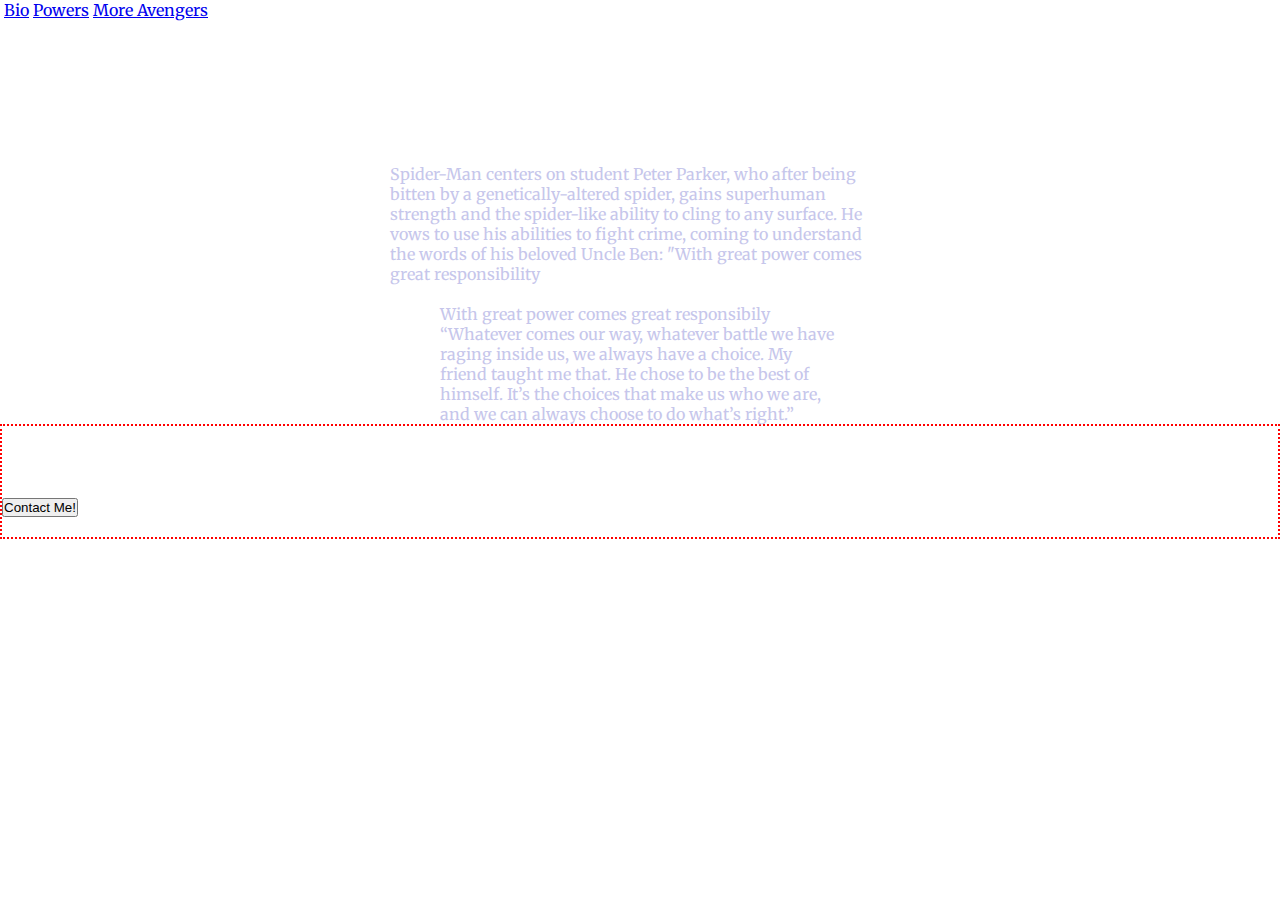
==== index.html @ 9b436225 "Rename Spiderman.html to index.html" ====
<!DOCTYPE html>
<html lang="en">
<head>
  <meta charset="UTF-8">
  <meta http-equiv="X-UA-Compatible" content="IE=edge">
  <meta name="viewport" content="width=device-width, initial-scale=1.0">

  <title>Document</title>
  <link rel="stylesheet" href="spiderman.css">
  <link rel="preconnect" href="https://fonts.googleapis.com">
  <link rel="preconnect" href="https://fonts.gstatic.com" crossorigin>
  <link href="https://fonts.googleapis.com/css2?family=Merriweather:ital@1&display=swap" rel="stylesheet">

</head>
<body>
  <header>
    <nav>
      <div class="logo">
        <img src="Spidey-icon.png" alt="">
      </div>
      <ul>
        <li><a href="#">Bio</a></li>
        <li><a href="#">Powers</a></li>
        <li><a href="#">More Avengers</a></li>
       </ul>
    </nav>
  </header>
  <main>
    <div class="spiderman"><img src="spiderman.jpg" alt="" class="spiderman-img"></div>
    <div ><img src="spider-name.png" alt="" class="heading"></div>
    <div class="spidey-descrip">
      <p>Spider-Man centers on student Peter Parker, who after being bitten by a genetically-altered spider, gains superhuman strength and the spider-like ability to cling to any surface. He vows to use his abilities to fight crime, coming to understand the words of his beloved Uncle Ben: "With great power comes great responsibility</p>
    </div>
    <div class="quote-flex">
      <div><img src="https://i.postimg.cc/C1G3VWcG/format-arw-PXj-Qa-Gxi4-JA-unsplash.jpg" alt="" ></div>
      <div class="quote"><p>With great power comes great responsibily</p></div>
    </div>
    
    <div class="quote-flex">
      <div class="quote"><p>“Whatever comes our way, whatever battle we have raging inside us, we always have a choice. My friend taught me that. He chose to be the best of himself. It’s the choices that make us who we are, and we can always choose to do what’s right.”</p></div>
      <div><img src="spiderman3.avif" alt=""></div>
    </div>
  </main> 
  <footer>
    <a href=""><button>Contact Me!</button></a>
  </footer>
</body>
</html>
---- spiderman.css ----
* {
  margin: 0;
  padding: 0;
}
header img {
  height: 80px;
}
body {
  /* height: 125vh; */
  font-family: 'Merriweather', serif;


  color: rgb(198, 198, 235);
}
main {
  background-image: url(background.jpeg);
  background-repeat: no-repeat;
  background-size: cover;
}

header {
  /* background-color: black; */
  color: white;
  height: 80px;
}
header * {
  display: inline;
}
.heading {
  margin: 20px 400px;
}
.spidey-descrip {
  width: 500px;
  margin: 0 auto;
  padding: 20px 0;
}
.quote-flex {
  display: flex;
  justify-content: center;

}
.quote-flex  img {
  max-height: 400px;
  max-width: 300px;
  border-radius: 50px;
}
.quote {
  margin: auto 50px;
  width: 400px;
}
.spiderman-img {
  max-width: 100%;
}

footer {
  padding-top: 70px;
  padding-bottom: 20px;
  padding-left: auto;
  padding-right: auto;
  border-style: dotted;
  border-width: 2px;
  border-color: red;
}
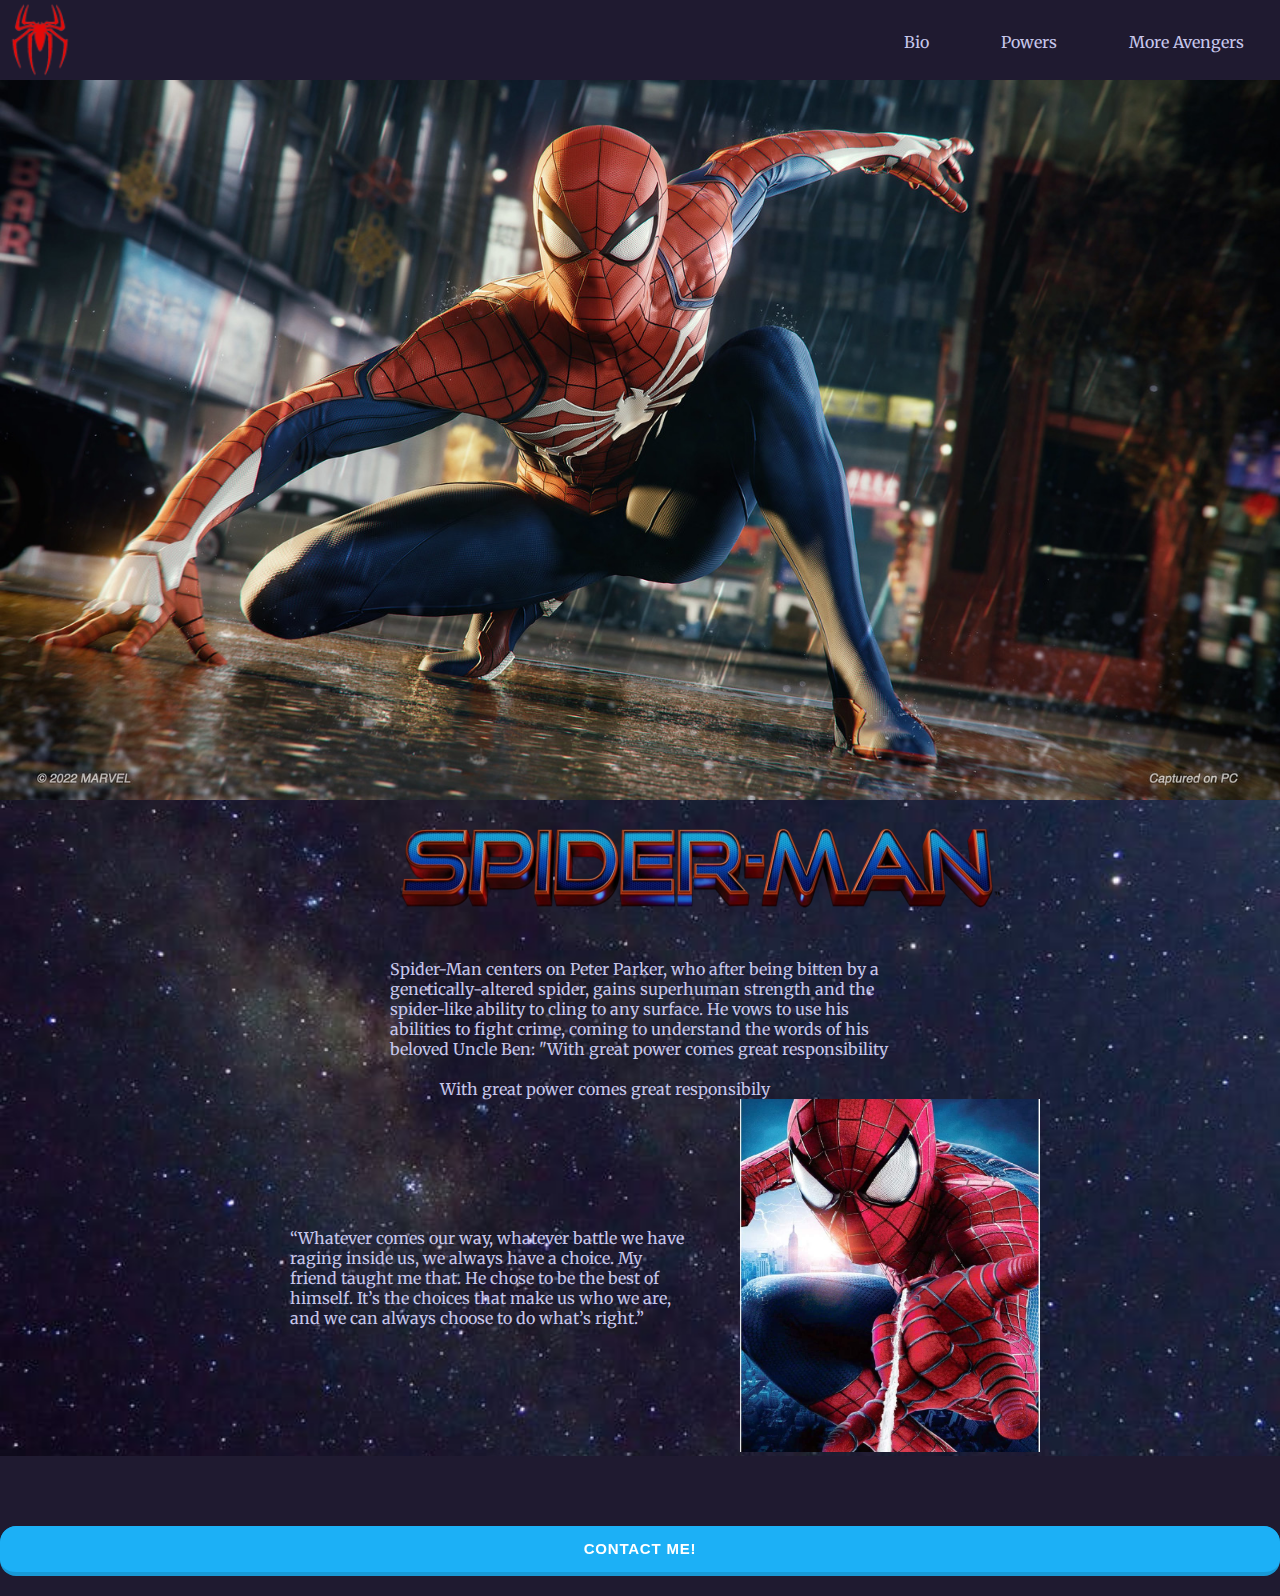
==== commit 06fefbda: "Updated" ====
--- a/index.html
+++ b/index.html
@@ -16,7 +16,7 @@
   <header>
     <nav>
       <div class="logo">
-        <img src="Spidey-icon.png" alt="">
+        <img src="images/Spidey-icon.png" alt="">
       </div>
       <ul>
         <li><a href="#">Bio</a></li>
@@ -26,10 +26,10 @@
     </nav>
   </header>
   <main>
-    <div class="spiderman"><img src="spiderman.jpg" alt="" class="spiderman-img"></div>
-    <div ><img src="spider-name.png" alt="" class="heading"></div>
+    <div class="spiderman"><img src="images/spiderman.jpg" alt="" class="spiderman-img"></div>
+    <div ><img src="images/spider-name.png" alt="" class="heading"></div>
     <div class="spidey-descrip">
-      <p>Spider-Man centers on student Peter Parker, who after being bitten by a genetically-altered spider, gains superhuman strength and the spider-like ability to cling to any surface. He vows to use his abilities to fight crime, coming to understand the words of his beloved Uncle Ben: "With great power comes great responsibility</p>
+      <p>Spider-Man centers on  Peter Parker, who after being bitten by a genetically-altered spider, gains superhuman strength and the spider-like ability to cling to any surface. He vows to use his abilities to fight crime, coming to understand the words of his beloved Uncle Ben: "With great power comes great responsibility</p>
     </div>
     <div class="quote-flex">
       <div><img src="https://i.postimg.cc/C1G3VWcG/format-arw-PXj-Qa-Gxi4-JA-unsplash.jpg" alt="" ></div>
@@ -38,11 +38,11 @@
     
     <div class="quote-flex">
       <div class="quote"><p>“Whatever comes our way, whatever battle we have raging inside us, we always have a choice. My friend taught me that. He chose to be the best of himself. It’s the choices that make us who we are, and we can always choose to do what’s right.”</p></div>
-      <div><img src="spiderman3.avif" alt=""></div>
+      <div><img src="images/Spiderman4.jpg" alt=""></div>
     </div>
   </main> 
   <footer>
-    <a href=""><button>Contact Me!</button></a>
+    <a href=""><button class="button-19">Contact Me!</button></a>
   </footer>
 </body>
 </html>
--- a/spiderman.css
+++ b/spiderman.css
@@ -6,25 +6,46 @@
   height: 80px;
 }
 body {
-  /* height: 125vh; */
+  height: 125vh;
   font-family: 'Merriweather', serif;
-
-
   color: rgb(198, 198, 235);
 }
 main {
-  background-image: url(background.jpeg);
+  background-image: url(images/background.jpeg);
   background-repeat: no-repeat;
   background-size: cover;
 }
 
 header {
-  /* background-color: black; */
+  background-color: rgb(31,26,48);
   color: white;
   height: 80px;
 }
-header * {
-  display: inline;
+nav {
+  display: flex;
+  justify-content: space-between;
+}
+ul {
+  display: flex;
+  align-items: center;
+  justify-content: space-between;
+  list-style-type: none;
+  margin: 0;
+  padding: 0;
+}
+li {
+  display: block;
+  padding: 0 20px;
+  
+}
+li a {
+  color: rgb(198, 198, 235);
+  text-decoration: none;
+  
+  padding: 14px 16px;
+}
+li a:hover {
+  background-color: rgb(228,9,9);
 }
 .heading {
   margin: 20px 400px;
@@ -42,7 +63,6 @@
 .quote-flex  img {
   max-height: 400px;
   max-width: 300px;
-  border-radius: 50px;
 }
 .quote {
   margin: auto 50px;
@@ -55,9 +75,69 @@
 footer {
   padding-top: 70px;
   padding-bottom: 20px;
-  padding-left: auto;
-  padding-right: auto;
-  border-style: dotted;
-  border-width: 2px;
-  border-color: red;
+  background-color: rgb(31,26,48);
 }
+
+
+
+/* CSS */
+.button-19 {
+  appearance: button;
+  background-color: #1899D6;
+  border: solid transparent;
+  border-radius: 16px;
+  border-width: 0 0 4px;
+  box-sizing: border-box;
+  color: #FFFFFF;
+  cursor: pointer;
+  display: inline-block;
+  font-family: din-round,sans-serif;
+  font-size: 15px;
+  font-weight: 700;
+  letter-spacing: .8px;
+  line-height: 20px;
+  margin: 0;
+  outline: none;
+  overflow: visible;
+  padding: 13px 16px;
+  text-align: center;
+  text-transform: uppercase;
+  touch-action: manipulation;
+  transform: translateZ(0);
+  transition: filter .2s;
+  user-select: none;
+  -webkit-user-select: none;
+  vertical-align: middle;
+  white-space: nowrap;
+  width: 100%;
+}
+
+.button-19:after {
+  background-clip: padding-box;
+  background-color: #1CB0F6;
+  border: solid transparent;
+  border-radius: 16px;
+  border-width: 0 0 4px;
+  bottom: -4px;
+  content: "";
+  left: 0;
+  position: absolute;
+  right: 0;
+  top: 0;
+  z-index: -1;
+}
+
+.button-19:main,
+.button-19:focus {
+  user-select: auto;
+}
+
+.button-19:hover:not(:disabled) {
+  filter: brightness(1.1);
+  -webkit-filter: brightness(1.1);
+}
+
+.button-19:disabled {
+  cursor: auto;
+}
+
